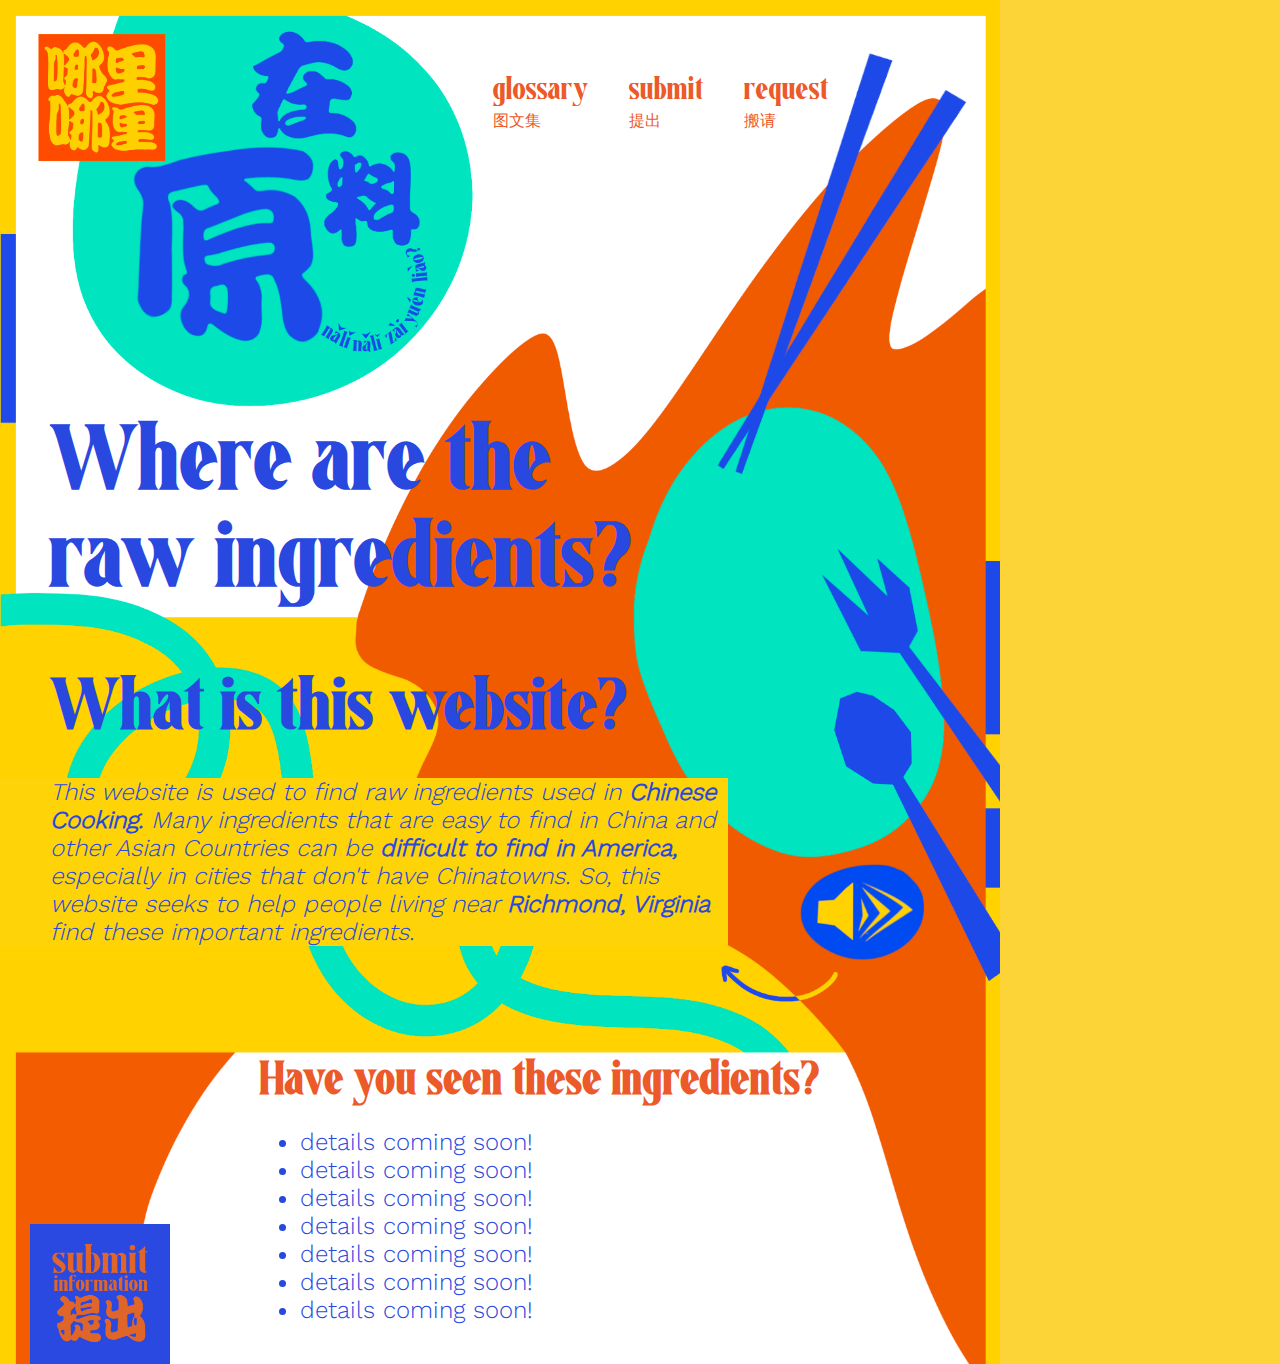
==== index.html @ 0fb7fc5f "Add files via upload" ====
<!DOCTYPE html>
<html lang="en">
<head>
    <meta name="viewport" content="width=device-width, initial-scale=1.0">
    <meta charset="utf-8">
    <title>WATRI Home</title>
    <!-- Link to CSS file for styling -->
    <link rel="stylesheet" type="text/css" href="css/index-style.css">
</head>
<body>

    <header>
        <!-- Semantic header element -->
        <nav>
            <ul class="nav-bar">
                <!-- Navigation links -->
                <li class="red-display"><a href="#">glossary</a> 
                    <br><a href="#">图文集</a></li>
                <li class="red-display"><a href="#">submit</a>
                    <br><a href="#">提出</a></li>
                <li class="red-display"><a href="#">request</a>
                    <br><a href="#">搬请</a></li>
            </ul>
        </nav>
    </header>
    
    <!-- Main content -->
    <h1>Where are the<br/>raw ingredients?</h1>

    <section>
        <h2>What is this website?</h2>
        <p class="half-width">
            <!-- Strong and emphasis tags -->
            <em>This website is used to find raw ingredients used in <strong>Chinese Cooking.</strong> Many ingredients that are easy to find in China and other Asian Countries can be <strong>difficult to find in America,</strong> especially in cities that don't have Chinatowns. So, this website seeks to help people living near <strong>Richmond, Virginia</strong> find these important ingredients.</em>
        </p>
    </section>

    <!-- "Have you seen these ingredients?" bar -->
    <section>
        <a href="audio/index.m4a"><img src="images/speak-button.png" alt="a volume symbol" class="volume-top"></a>
        <h3 class="red-title">Have you seen these ingredients?</h3>
        <!-- Placeholder for future content -->
        <ul class="coming-soon">
            <li>details coming soon!</li>
            <li>details coming soon!</li>
            <li>details coming soon!</li>
            <li>details coming soon!</li>
            <li>details coming soon!</li>
            <li>details coming soon!</li>
            <li>details coming soon!</li>
        </ul>
        <!-- Link to "Submit" page-->
        <a href="#"><img class="submit-button" src="images/submit-button.jpg" alt="a purple and red button to submit information about an ingredient"></a>
    </section> 

</body>
</html>
---- css/index-style.css ----
/*
details
name: Lillie Davis
last modified: Mar 17 
submitted to:
submitted time: 
*/

/* hex code toolbox */
.yellow {
    color: #fdd438;
}
.red {
    color: #ec5a29;
}
.blue {
    color: #2848df;
}
.teal {
    color: #68e1c1;
}

/* class name toolbox */
/* "chinese-characters" means formatting for Chinese characters */
/* "logo" means formatting for the logo at the top */
/* "nav-bar" refers to the little clickable links across the top of the page */
/* "red-display" makes content show up in red Aesthico. */
/* "red-title" makes content show up in red Aesthico and larger than the "red-display" class. */
/* "coming-soon" formats the unordered list at the bottom of the index. */

/* helpful YouTube videos I used to... */
/* position navigation bar: https://www.youtube.com/watch?v=86nTToBm2uQ */
/* set background image: https://www.youtube.com/watch?v=zHZRFwWQt2w */


/* font-face formatting below */
/* Font Face Rule for Aesthico */
@font-face {
    font-family: 'aesthico';
    src: url(../fonts/aesthico.ttf);
    font-style: normal;
    font-weight: 100;
}

/* Font Face Rule for HanWangKanTan */
@font-face {
    font-family: 'hwkt';
    src: url(../fonts/han-wang-kan-tan.ttf);
    font-style: normal;
    font-weight: 100;
}

/* Font Face Rule for Work Sans */
@font-face {
    font-family: 'work sans';
    src: url(../fonts/work-sans.ttf);
    font-style: normal;
    font-weight: 300;
}

/* Font Face Rule for Work Sans bold */
@font-face {
    font-family: 'work sans bold';
    src: url(../fonts/work-sans-bold.ttf);
    font-style: normal;
    font-weight: 800;
}


/* element formatting below */
/* body margins set a baseline to keep everything centered unless stated otherwise in a rule below */
body {
    margin: 0 auto; /* Shorthand margin for centering */
}

.logo {
    padding-top: 6px; /* Leaving this as 0px in case I need to adjust later */
    padding-left: 37px;
    width: 50%;
    /* background-color: hotpink; I added this line to help me visualize the logo better on the page */
}

header {
    font-family: 'work sans', sans-serif;
    font-weight: 300;
}

body {
    background: #fdd438 url(../images/index-background.png) no-repeat; /* Setting yellow background color and background image */
    background-size: 1000px;/*set background as absolute because as I went through to adjust different classes/elemnts, the size of the backgroudn would change! code I originally had in this line... background-size: contain*/
    color: #2848df;
    font-size: 1em;
}

.nav-bar {
    position: absolute;
    top: 0;
    padding-top: 57px;
    padding-left: 473px;
    /* For next submission, continue researching how to evenly space out items in navigation bar */
}

.nav-bar a{
    /*formatting just the words aka the links in the navigation bar*/
    color: #ec5a29;
    text-decoration:none; 
    padding:20px; 
}

h1 {
    font-family: aesthico;
    font-size: 3em;
    padding-top: 380px;
    padding-left: 50px;
}

h2 {
    font-family: aesthico;
    font-size: 2.4em;
    padding-top: 30px;
    padding-left: 50px;
}

p {
    font-family: 'work sans', sans-serif;
    font-size: 1.8em;
    padding-left: 50px;
}

a:link,
a:visited {
    color: #ec5a29;
}


/* class formatting below */
.chinese-characters {
    font-family: hwkt;
    font-size: 2em;
}

.red-display {
    color: #ec5a29;
    font-family: aesthico;
    font-size: 1em;
    /* Making the bullets disappear from the list items */
    list-style-type: none;
    /* Making the navigation bar list items appear horizontal */
    float: left; 
}

p.half-width {
    width: 53%;
    font-size:1.5em;
    background-color: #fed307;
}

.red-title {
    /*This is styling for the Have you seen these ingredients section*/
    color: #ec5a29;
    font-family: aesthico;
    font-size: 1.5em;
    padding-top: 85px;
    padding-left: 260px;
}

.volume-top {
    /* Size adjustment below */
    height: 100px;
    /* Position adjustment below */
    padding-left: 800px;
    position: absolute;
    top: 860px;
}

.submit-button {
    /* Size adjustment below */
    height: 140px;
    /* Position adjustment below */
    position: absolute;
    top: 1224px;
    padding-left: 30px;
}

.coming-soon {
    font-family: 'work sans', sans-serif;
    font-weight: 300;
    font-size: 1.5em;
    padding-left: 300px;
}
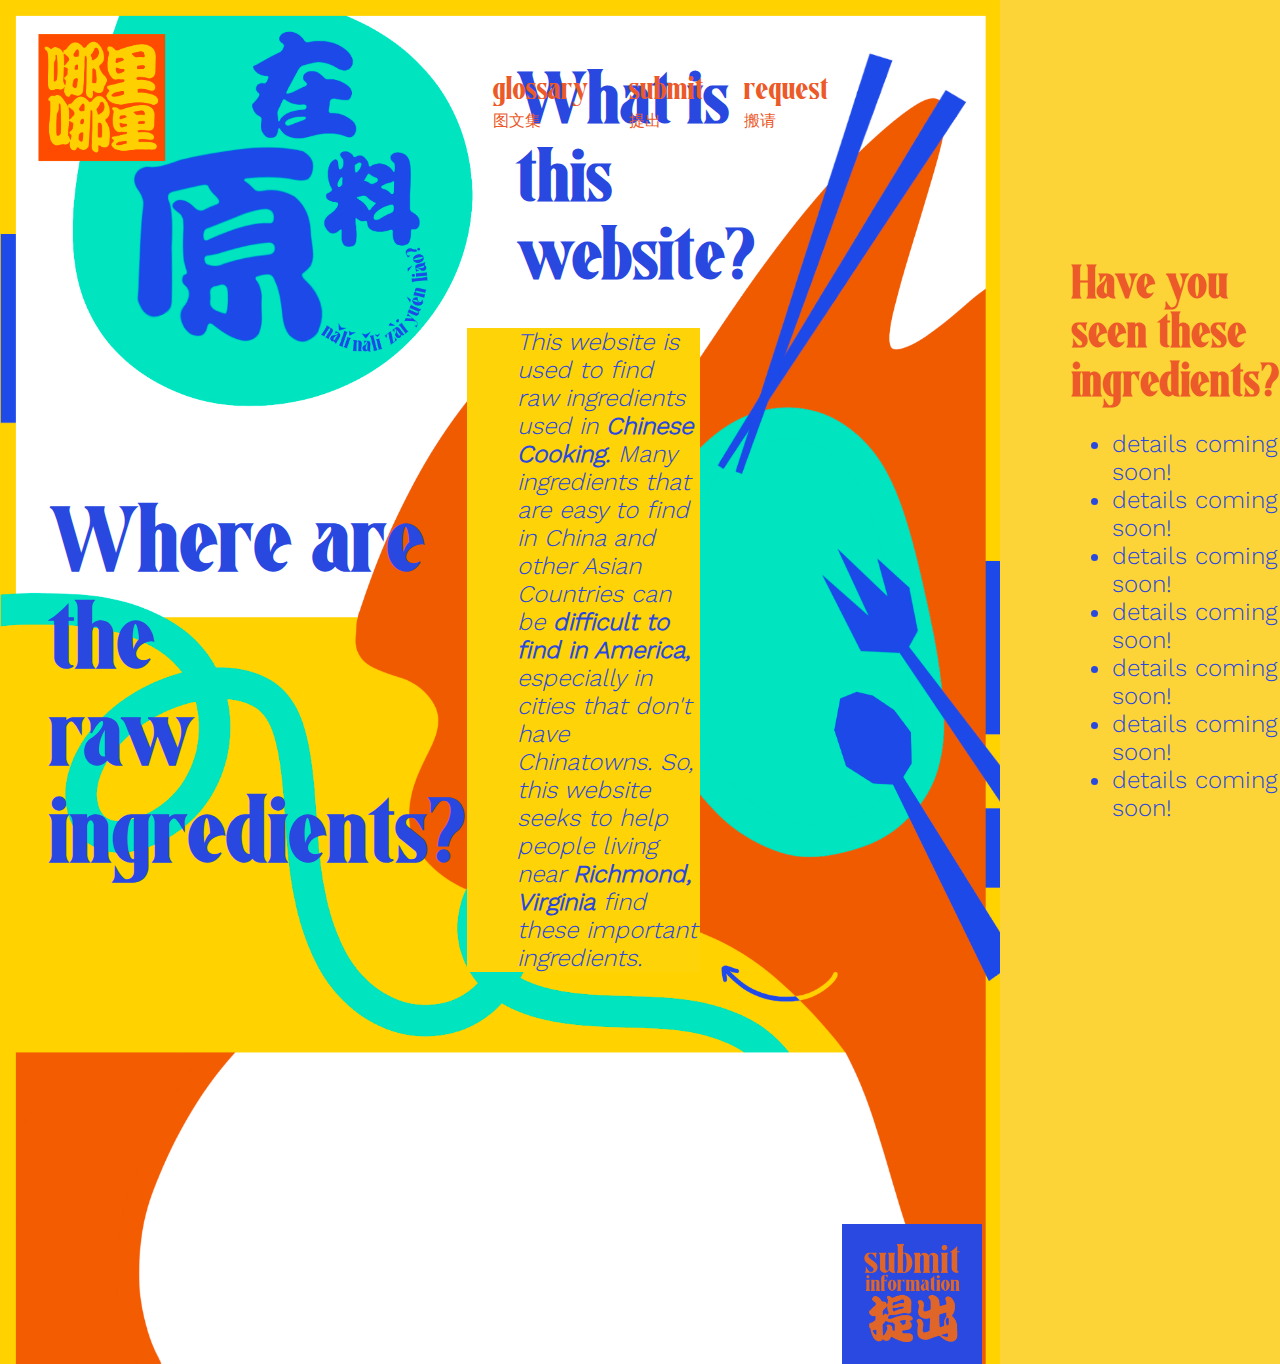
==== commit 8d41948b: "Update index.html" ====
--- a/index.html
+++ b/index.html
@@ -8,50 +8,50 @@
     <link rel="stylesheet" type="text/css" href="css/index-style.css">
 </head>
 <body>
+    <div class="container">
+        <header>
+            <!-- Semantic header element -->
+            <nav>
+                <ul class="nav-bar">
+                    <!-- Navigation links -->
+                    <li class="red-display"><a href="#">glossary</a> 
+                        <br><a href="#">图文集</a></li>
+                    <li class="red-display"><a href="#">submit</a>
+                        <br><a href="#">提出</a></li>
+                    <li class="red-display"><a href="https://kariestewart.github.io/lilly/contact.html">request</a>
+                        <br><a href="https://kariestewart.github.io/lilly/contact.html">搬请</a></li>
+                </ul>
+            </nav>
+        </header>
+        
+        <!-- Main content -->
+        <h1>Where are the<br/>raw ingredients?</h1>
 
-    <header>
-        <!-- Semantic header element -->
-        <nav>
-            <ul class="nav-bar">
-                <!-- Navigation links -->
-                <li class="red-display"><a href="#">glossary</a> 
-                    <br><a href="#">图文集</a></li>
-                <li class="red-display"><a href="#">submit</a>
-                    <br><a href="#">提出</a></li>
-                <li class="red-display"><a href="#">request</a>
-                    <br><a href="#">搬请</a></li>
+        <section>
+            <h2>What is this website?</h2>
+            <p class="half-width">
+                <!-- Strong and emphasis tags -->
+                <em>This website is used to find raw ingredients used in <strong>Chinese Cooking.</strong> Many ingredients that are easy to find in China and other Asian Countries can be <strong>difficult to find in America,</strong> especially in cities that don't have Chinatowns. So, this website seeks to help people living near <strong>Richmond, Virginia</strong> find these important ingredients.</em>
+            </p>
+        </section>
+
+        <!-- "Have you seen these ingredients?" bar -->
+        <section>
+            <a href="audio/index.m4a"><img src="images/speak-button.png" alt="a volume symbol" class="volume-top"></a>
+            <h3 class="red-title">Have you seen these ingredients?</h3>
+            <!-- Placeholder for future content -->
+            <ul class="coming-soon">
+                <li>details coming soon!</li>
+                <li>details coming soon!</li>
+                <li>details coming soon!</li>
+                <li>details coming soon!</li>
+                <li>details coming soon!</li>
+                <li>details coming soon!</li>
+                <li>details coming soon!</li>
             </ul>
-        </nav>
-    </header>
-    
-    <!-- Main content -->
-    <h1>Where are the<br/>raw ingredients?</h1>
-
-    <section>
-        <h2>What is this website?</h2>
-        <p class="half-width">
-            <!-- Strong and emphasis tags -->
-            <em>This website is used to find raw ingredients used in <strong>Chinese Cooking.</strong> Many ingredients that are easy to find in China and other Asian Countries can be <strong>difficult to find in America,</strong> especially in cities that don't have Chinatowns. So, this website seeks to help people living near <strong>Richmond, Virginia</strong> find these important ingredients.</em>
-        </p>
-    </section>
-
-    <!-- "Have you seen these ingredients?" bar -->
-    <section>
-        <a href="audio/index.m4a"><img src="images/speak-button.png" alt="a volume symbol" class="volume-top"></a>
-        <h3 class="red-title">Have you seen these ingredients?</h3>
-        <!-- Placeholder for future content -->
-        <ul class="coming-soon">
-            <li>details coming soon!</li>
-            <li>details coming soon!</li>
-            <li>details coming soon!</li>
-            <li>details coming soon!</li>
-            <li>details coming soon!</li>
-            <li>details coming soon!</li>
-            <li>details coming soon!</li>
-        </ul>
-        <!-- Link to "Submit" page-->
-        <a href="#"><img class="submit-button" src="images/submit-button.jpg" alt="a purple and red button to submit information about an ingredient"></a>
-    </section> 
-
+            <!-- Link to "Submit" page-->
+            <a href="#"><img class="submit-button" src="images/submit-button.jpg" alt="a purple and red button to submit information about an ingredient"></a>
+        </section>
+    </div> <!-- End of container -->
 </body>
 </html>
--- a/css/index-style.css
+++ b/css/index-style.css
@@ -4,6 +4,17 @@
 last modified: Mar 17 
 submitted to:
 submitted time: 
+
+/*ks test*/
+.container {
+    display: flex;
+    justify-content: center;
+    align-items: center;
+    min-height: 100vh; /* Ensure the container takes at least the full height of the viewport */
+}
+
+
+
 */
 
 /* hex code toolbox */
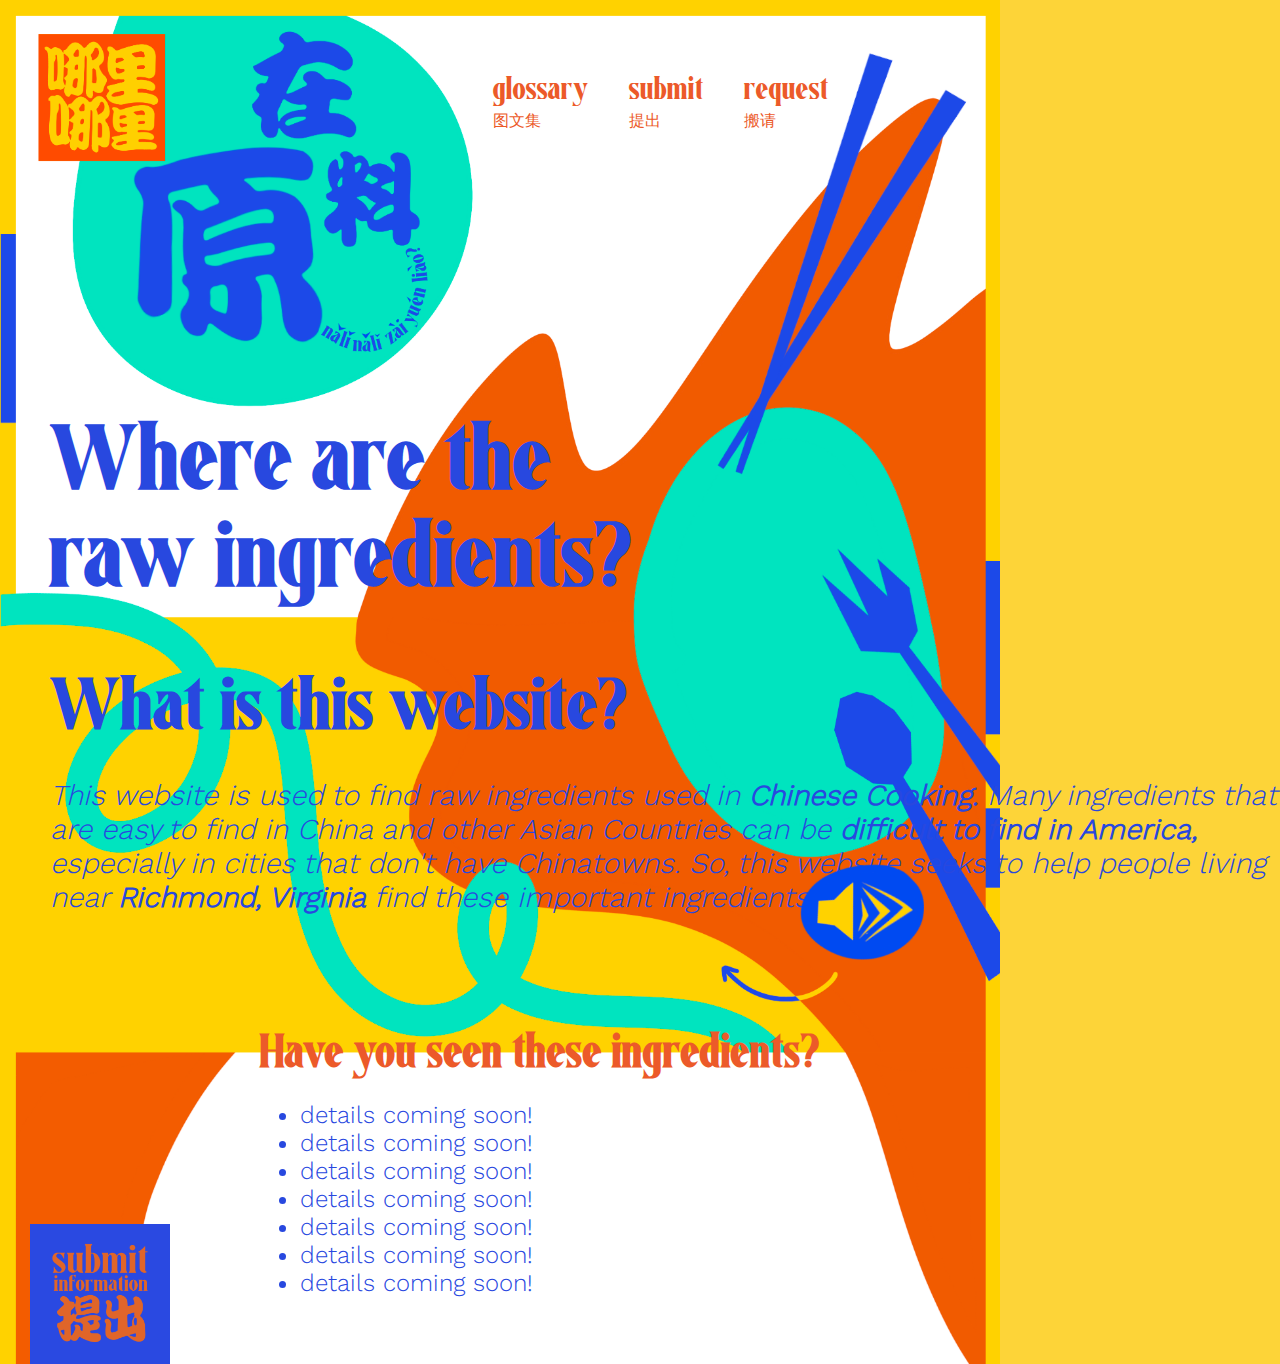
==== commit fb598b18: "Update index.html" ====
--- a/index.html
+++ b/index.html
@@ -29,7 +29,7 @@
 
         <section>
             <h2>What is this website?</h2>
-            <p class="half-width">
+            <p>
                 <!-- Strong and emphasis tags -->
                 <em>This website is used to find raw ingredients used in <strong>Chinese Cooking.</strong> Many ingredients that are easy to find in China and other Asian Countries can be <strong>difficult to find in America,</strong> especially in cities that don't have Chinatowns. So, this website seeks to help people living near <strong>Richmond, Virginia</strong> find these important ingredients.</em>
             </p>
--- a/css/index-style.css
+++ b/css/index-style.css
@@ -5,13 +5,6 @@
 submitted to:
 submitted time: 
 
-/*ks test*/
-.container {
-    display: flex;
-    justify-content: center;
-    align-items: center;
-    min-height: 100vh; /* Ensure the container takes at least the full height of the viewport */
-}
 
 
 
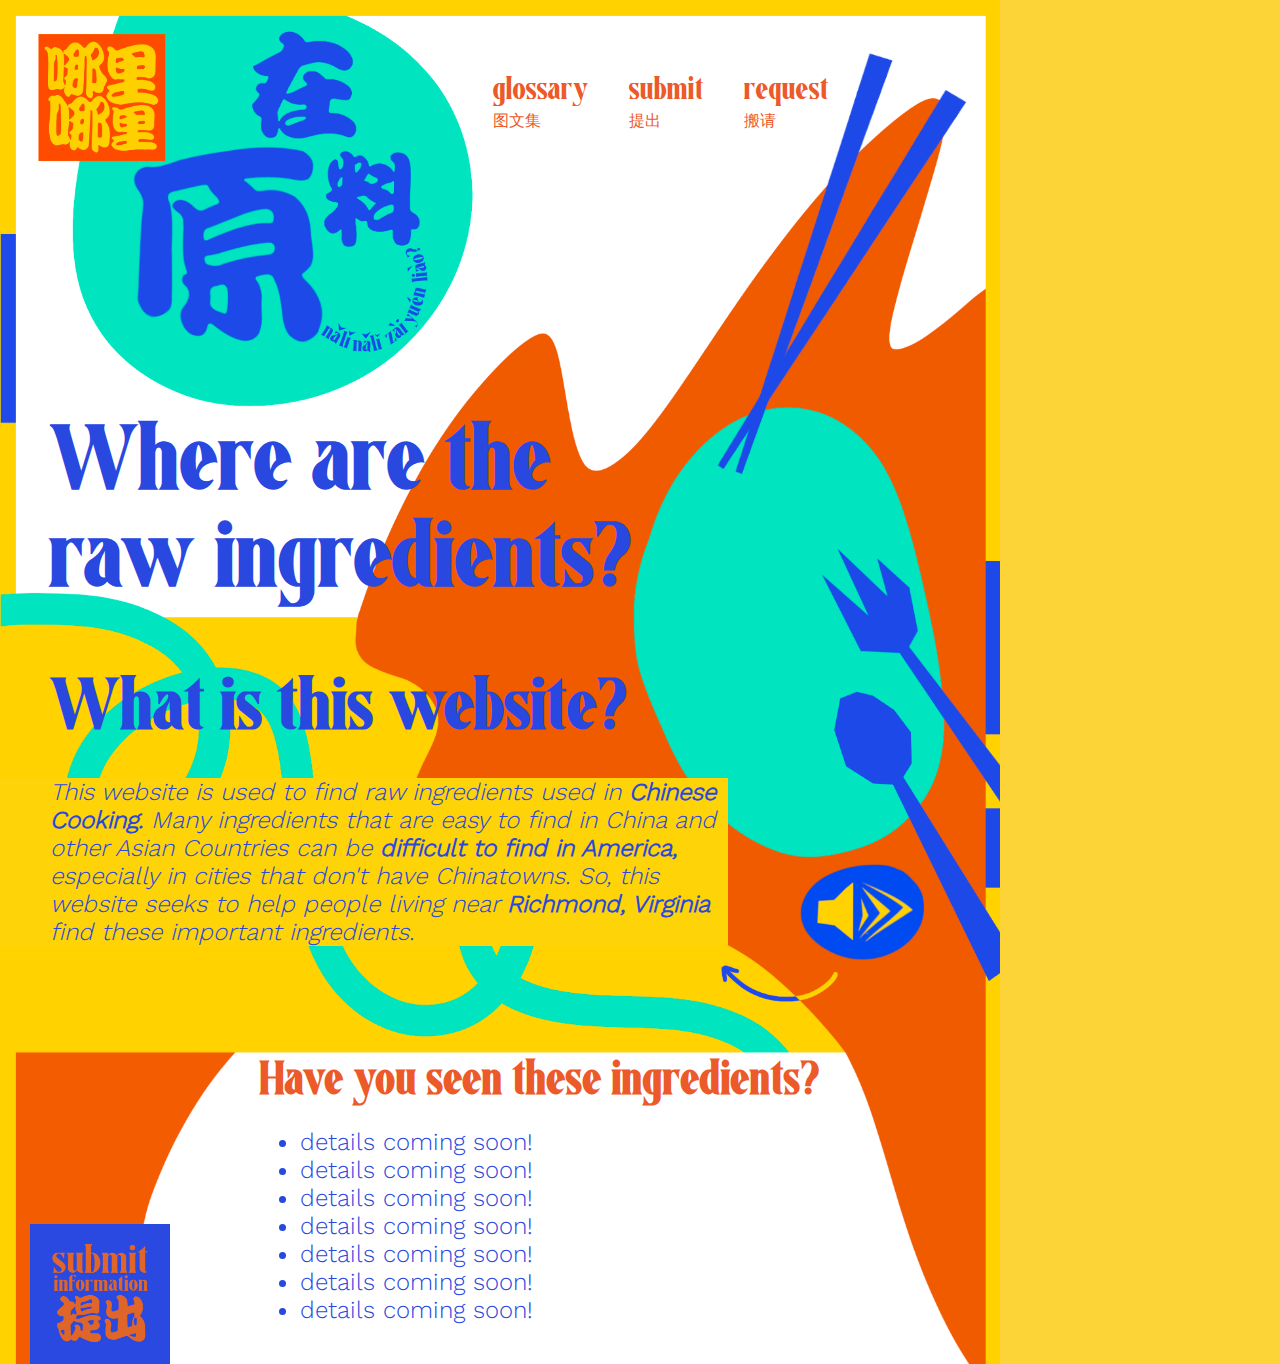
==== commit d3bf8424: "Update index.html" ====
--- a/index.html
+++ b/index.html
@@ -29,7 +29,7 @@
 
         <section>
             <h2>What is this website?</h2>
-            <p>
+         <p class="half-width">
                 <!-- Strong and emphasis tags -->
                 <em>This website is used to find raw ingredients used in <strong>Chinese Cooking.</strong> Many ingredients that are easy to find in China and other Asian Countries can be <strong>difficult to find in America,</strong> especially in cities that don't have Chinatowns. So, this website seeks to help people living near <strong>Richmond, Virginia</strong> find these important ingredients.</em>
             </p>
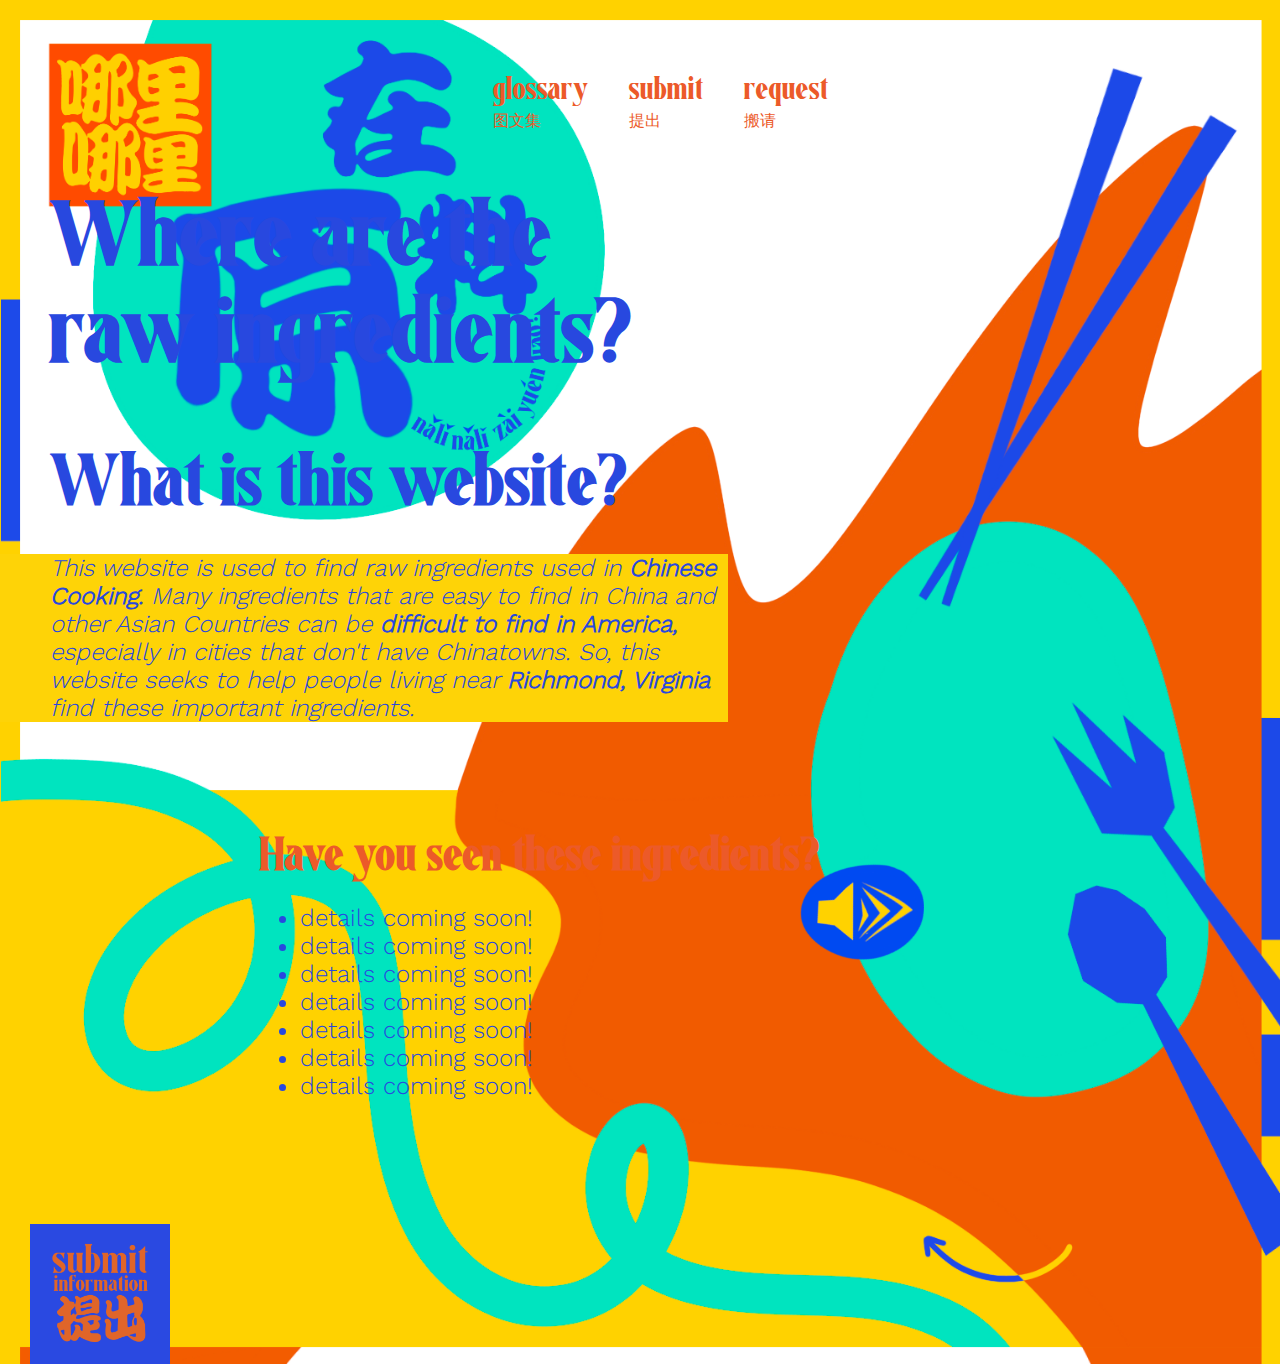
==== commit 1ee91712: "Update index.html" ====
--- a/index.html
+++ b/index.html
@@ -29,7 +29,7 @@
 
         <section>
             <h2>What is this website?</h2>
-         <p class="half-width">
+            <p class="half-width">
                 <!-- Strong and emphasis tags -->
                 <em>This website is used to find raw ingredients used in <strong>Chinese Cooking.</strong> Many ingredients that are easy to find in China and other Asian Countries can be <strong>difficult to find in America,</strong> especially in cities that don't have Chinatowns. So, this website seeks to help people living near <strong>Richmond, Virginia</strong> find these important ingredients.</em>
             </p>
--- a/css/index-style.css
+++ b/css/index-style.css
@@ -71,11 +71,7 @@
 }
 
 
-/* element formatting below */
-/* body margins set a baseline to keep everything centered unless stated otherwise in a rule below */
-body {
-    margin: 0 auto; /* Shorthand margin for centering */
-}
+
 
 .logo {
     padding-top: 6px; /* Leaving this as 0px in case I need to adjust later */
@@ -91,9 +87,16 @@
 
 body {
     background: #fdd438 url(../images/index-background.png) no-repeat; /* Setting yellow background color and background image */
-    background-size: 1000px;/*set background as absolute because as I went through to adjust different classes/elemnts, the size of the backgroudn would change! code I originally had in this line... background-size: contain*/
+    background-size: cover; /* Make the background cover the entire viewport */
     color: #2848df;
     font-size: 1em;
+    margin: 0; /* Remove default body margin */
+    padding: 0; /* Remove default body padding */
+
+    display: flex; /* Use flexbox */
+    justify-content: center; /* Center horizontally */
+    align-items: center; /* Center vertically */
+    height: 100vh; /* Full height of viewport */
 }
 
 .nav-bar {
@@ -103,6 +106,8 @@
     padding-left: 473px;
     /* For next submission, continue researching how to evenly space out items in navigation bar */
 }
+
+
 
 .nav-bar a{
     /*formatting just the words aka the links in the navigation bar*/
